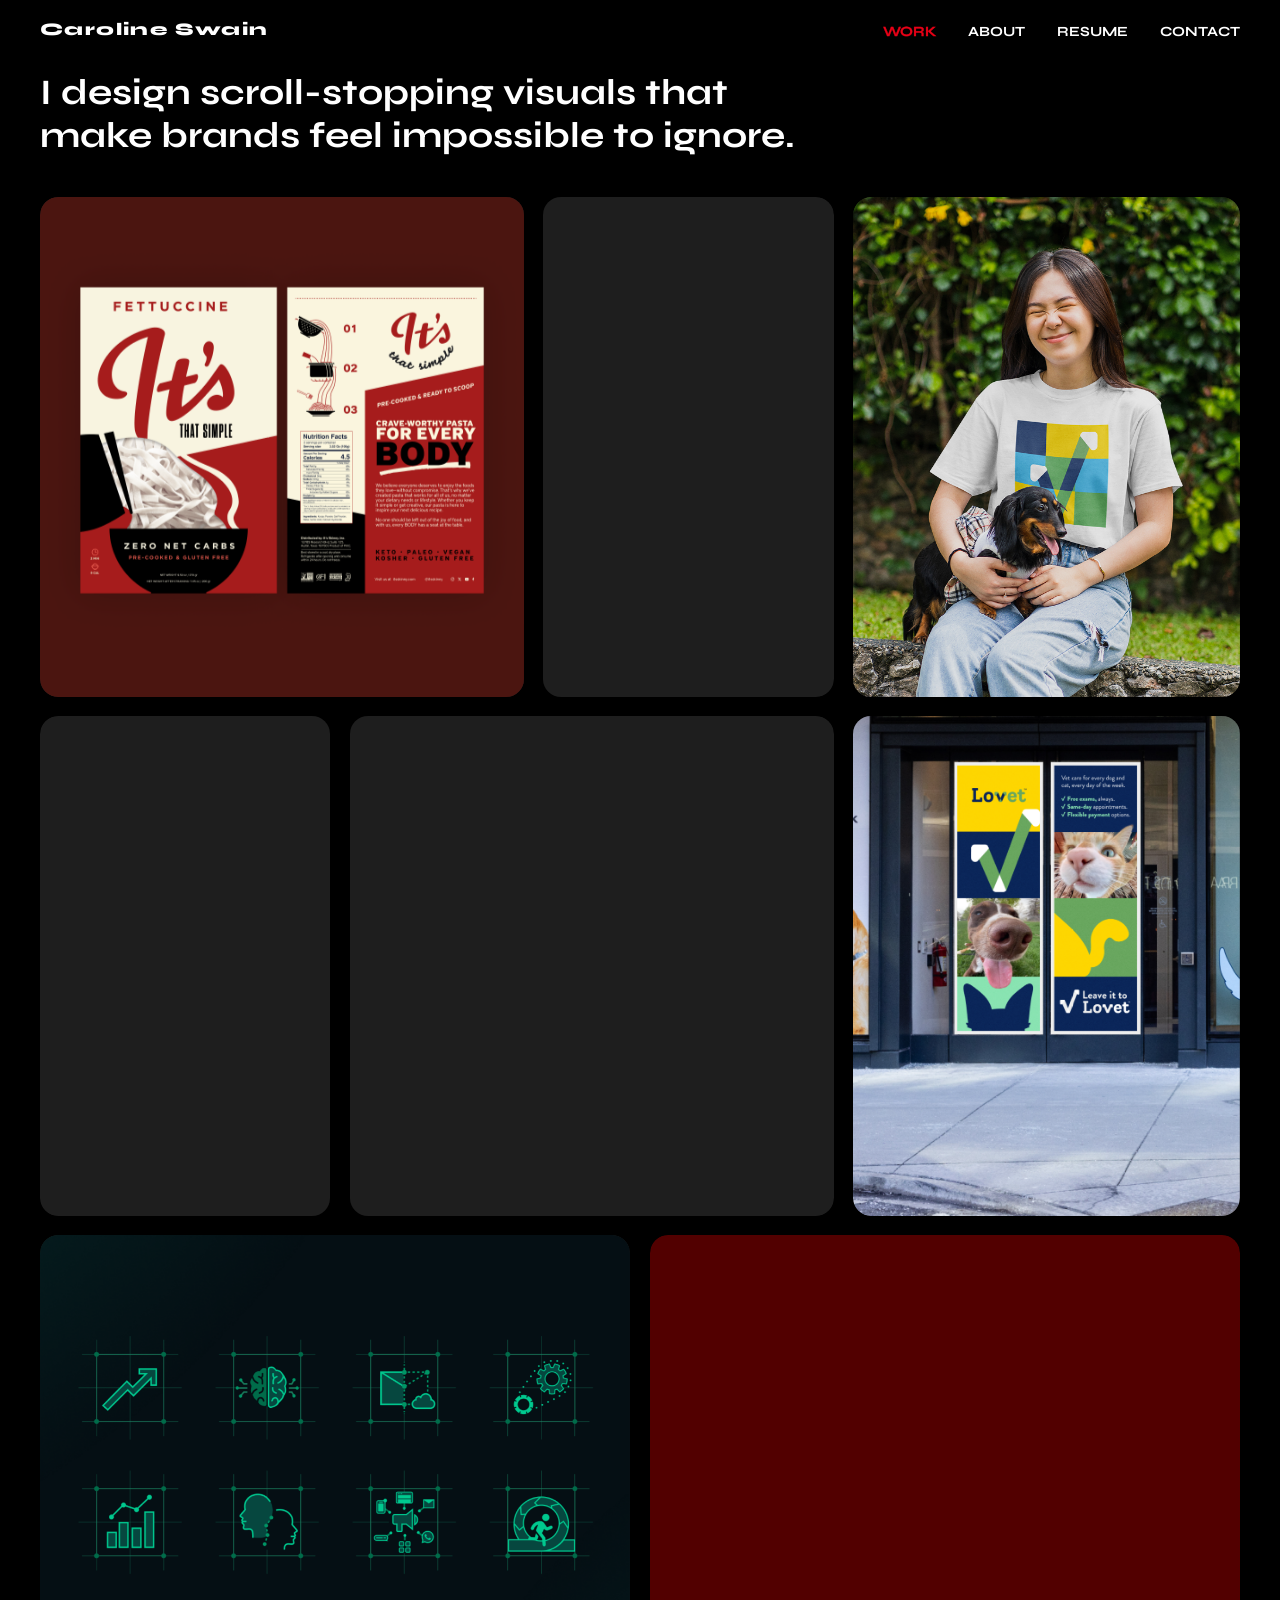
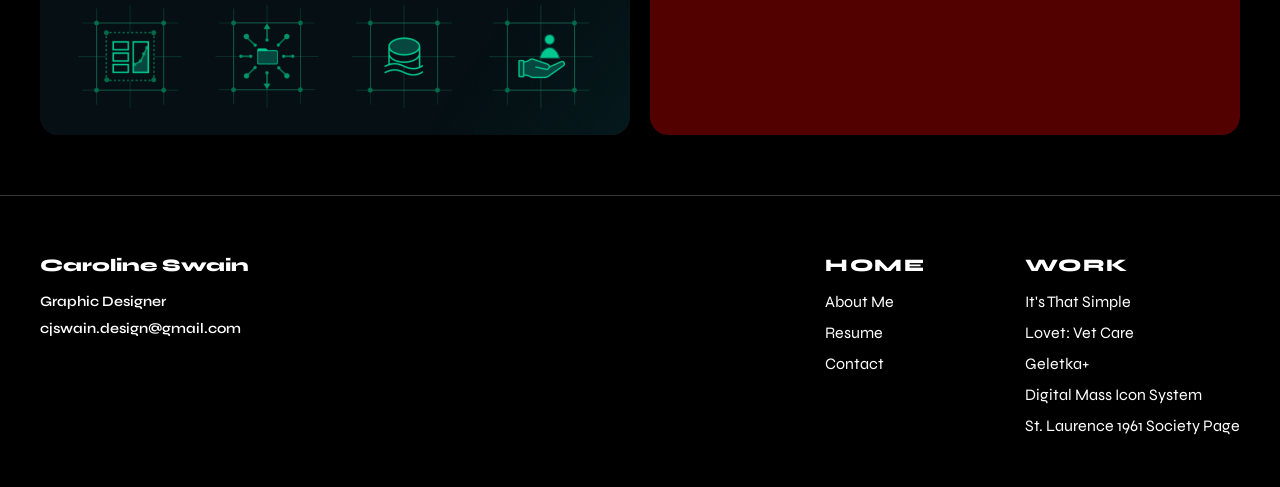
==== index.html @ ced80cca "Rename project 5: nav shows "St. Laurence 1961", full name is "St. Laurence 1961 Society Page" Co-Au" ====
<!DOCTYPE html>
<html lang="en">
<head>
    <meta charset="UTF-8">
    <meta name="viewport" content="width=device-width, initial-scale=1.0">
    <title>Caroline Swain | Portfolio</title>
    <link rel="stylesheet" href="css/styles.css">

    <link rel="preconnect" href="https://fonts.googleapis.com">
    <link rel="preconnect" href="https://fonts.gstatic.com" crossorigin>
    <link href="https://fonts.googleapis.com/css2?family=Syne:wght@400..800&display=swap" rel="stylesheet">
</head>
<body>

    <a href="index.html" class="logo logo-blend-wrap">
        <span class="logo__image">Caroline Swain</span>
    </a>

    <header class="header">
        <div class="header__content">
            <button class="nav__hamburger" aria-label="Menu">
                <span></span><span></span><span></span>
            </button>
            <nav class="nav">
                <ul class="nav__list">
                    <li class="nav__item nav__item__dropdown">
                        <a href="index.html" class="nav__link nav__link--active">WORK</a>
                        <ul class="dropdown">
                            <li><a href="project1.html"><span class="nav__num">01</span>IT'S THAT SIMPLE</a></li>
                            <li><a href="project2.html"><span class="nav__num">02</span>LOVET: VET CARE</a></li>
                            <li><a href="project3.html"><span class="nav__num">03</span>GELETKA+</a></li>
                            <li><a href="project4.html"><span class="nav__num">04</span>DIGITAL MASS</a></li>
                            <li><a href="project5.html"><span class="nav__num">05</span>ST. LAURENCE 1961</a></li>
                        </ul>
                    </li>
                    <li class="nav__item">
                        <a href="about.html" class="nav__link">ABOUT</a>
                    </li>
                    <li class="nav__item">
                        <a href="resume.html" class="nav__link">RESUME</a>
                    </li>
                    <li class="nav__item">
                        <a href="contact.html" class="nav__link">CONTACT</a>
                    </li>
                </ul>
            </nav>
        </div>
    </header>
    <script src="nav.js"></script>

    <section class ="home__container">
        <div class="intro__content">
            <h1 class="intro__title__index">I design scroll-stopping visuals that <br>
                 make brands feel impossible to ignore.</h1>
        </div>

        <div class="grid-container">
            <div class="project-pair pair-1" data-pair="1">
                <a href="project1.html" class="box" data-pair="1">
                    <img class="parallax-img" data-offset="-20" data-intensity="120" src="assets/images/indeximgs/Pasta_Bag_Design4.png" alt="Bag_Design_ITS">
                </a>
                <a href="project1.html" class="box" data-pair="1">
                    <video class="parallax-img" data-offset="-20" data-intensity="120" autoplay muted loop playsinline>
                        <source src="assets/videos/Its_That_Simple_Social_Chicken_Alfredo.mp4" type="video/mp4">
                        Your browser does not support the video tag.
                    </video>
                </a>
            </div>

            <div class="project-pair pair-2" data-pair="2">
                <a href="project2.html" class="box" data-pair="2">
                    <img class="parallax-img" data-offset="-20" data-intensity="120" src="assets/images/indeximgs/lovet_thumbnail01.png" alt="Lovet Thumbnail 01">
                </a>
                <a href="project2.html" class="box" data-pair="2">
                    <img class="parallax-img" data-offset="-20" data-intensity="120" src="assets/images/indeximgs/lovet_thumbnail02.png" alt="Lovet Thumbnail 02">
                </a>
            </div>

            <div class="project-pair pair-3" data-pair="3">
                <a href="project3.html" class="box" data-pair="3">
                    <img class="parallax-img" data-offset="-20" data-intensity="120" src="assets/images/Project3/Geletka_Mug_03.png" alt="Geletka Mug">
                </a>
                <a href="project3.html" class="box" data-pair="3">
                    <video class="parallax-img" data-offset="-20" data-intensity="120" autoplay muted loop playsinline>
                        <source src="assets/videos/MATDWT_Animation.mp4" type="video/mp4">
                        Your browser does not support the video tag.
                    </video>
                </a>
            </div>

            <div class="project-pair pair-4" data-pair="4">
                <a href="project4.html" class="box" data-pair="4">
                    <img class="parallax-img" data-offset="-20" data-intensity="120" src="assets/images/Project4/DM_Icon_System_Grid_.png" alt="Digital Mass Icon System">
                </a>
            </div>

            <div class="project-pair pair-5" data-pair="5">
                <a href="project5.html" class="box" data-pair="5" style="background-color: #520000;"></a>
            </div>
        </div>
    </section>

    <div class="footer-divider"></div>
        <footer class="footer">
        <div class="footer__grid">

        <div class="footer__brand">
        <h2 class="footer__name">Caroline Swain</h2>
        <div class="footer__brand__body">
        <p class="footer__role">Graphic Designer</p>
        <a href="mailto:cjswain.design@gmail.com" class="footer__email">
            cjswain.design@gmail.com
        </a>

        <div class="footer__socials">
        </div>
        </div>
        </div>

        <div class="footer__nav-group">
        <nav class="footer__nav">
        <h3 class="footer__heading"><a href="index.html" class="footer__heading-link">HOME</a></h3>
        <ul class="homebottompadding">
            <li><a href="about.html">About Me</a></li>
            <li><a href="resume.html">Resume</a></li>
            <li><a href="contact.html">Contact</a></li>
        </ul>
        </nav>

        <nav class="footer__nav">
        <h3 class="footer__heading headingfooterwork"><a href="index.html" class="footer__heading-link">WORK</a></h3>
        <ul>
            <li><a href="project1.html">It's That Simple</a></li>
            <li><a href="project2.html">Lovet: Vet Care</a></li>
            <li><a href="project3.html">Geletka+</a></li>
            <li><a href="project4.html">Digital Mass Icon System</a></li>
            <li><a href="project5.html">St. Laurence 1961 Society Page</a></li>
        </ul>
        </nav>
        </div>

    </footer>
<script>
  const images = document.querySelectorAll('.parallax-img');
  let rafPending = false;

  function parallax() {
    const vh = window.innerHeight;
    images.forEach(img => {
      const box = img.closest('.box');
      const rect = box.getBoundingClientRect();
      if (rect.bottom > 0 && rect.top < vh) {
        const progress = (vh - rect.top) / (vh + rect.height);
        const translateY = -30 + (progress - 0.5) * 160;
        img.style.transform = `translateY(${translateY}px)`;
      }
    });
    rafPending = false;
  }

  function onScroll() {
    if (!rafPending) {
      rafPending = true;
      requestAnimationFrame(parallax);
    }
  }

  window.addEventListener('scroll', onScroll, { passive: true });
  window.addEventListener('load', parallax);
</script>
<script src="animations.js"></script>
</body>
</html>
---- css/styles.css ----
/* Reset CSS */
*{
    margin: 0;
    padding: 0;
    box-sizing: border-box;
}
a,
a:visited {
    text-decoration: none;
    color: #ffffff;
}
p{
    color:#fff;
    font-weight:400;
}
ul{
    list-style: none;
}

body {
    background-color: #000000;
    font-family: 'Syne', sans-serif;
    padding-top: 60px;
    overflow-x: hidden;
    display: flex;
    flex-direction: column;
    min-height: 100vh;
}

.contact-panel textarea::-webkit-scrollbar {
    width: 8px;
}
.contact-panel textarea::-webkit-scrollbar-track {
    background: #111;
}
.contact-panel textarea::-webkit-scrollbar-thumb {
    background-color: #555555;
    border-radius: 8px;
    border: 2px solid #111;
}

.header {
    position: fixed;
    width: 100%;
    top: 0;
    z-index: 1000;
    background: linear-gradient(to bottom, rgba(0,0,0,0.72) 0%, rgba(0,0,0,0) 100%);
}
.header__content{
    display: flex;
    align-items: center;
    justify-content: flex-end;
    min-height:60px;
    width: 100%;
    padding: 0 40px;
}

/* Logo lives outside the header stacking context so mix-blend-mode
   composites directly against the scrolling page content */
.logo-blend-wrap {
    position: fixed;
    top: 0;
    left: 40px;
    z-index: 1001;
    height: 60px;
    display: flex;
    align-items: center;
    mix-blend-mode: difference;
    pointer-events: auto;
}
.logo{
}
.logo__image {
    font-family: 'Syne', sans-serif;
    font-weight: 800;
    font-size: 1.1rem;
    color: #fff;
    letter-spacing: 0.08em;
    line-height: 1;
    display: block;
    transition: color 0.2s ease;
}
.logo-blend-wrap:hover .logo__image {
    color: #E90017;
}
.nav{
}
.nav__link{
    color: #fff;
    font-size: 15px;
    font-weight: 700;
}
.nav__list{
    display:flex;
    column-gap: 3rem;
}
.nav__item{
}
.nav__link {
    color: #ffffff;
    transition: color 0.2s ease;
    text-shadow:
        0 0 6px  rgba(0,0,0,0.5),
        0 1px 3px rgba(0,0,0,0.6);
}

.nav__link:hover,
.nav__link:focus {
    color: #E90017;
    -webkit-text-stroke: 0.3px #E90017;
    text-shadow:
        0 0 6px  rgba(0,0,0,0.5),
        0 1px 3px rgba(0,0,0,0.6);
}

.nav__link.nav__link--active:hover,
.nav__link.nav__link--active:focus {
    color: #E90017; /* light up when hovered even if active */
}


/* DROPDOWN */

.nav__item__dropdown {
    position: relative;
    padding: 8px 16px;
    margin: -8px -16px;
}

.nav__item__dropdown::after {
    content: '';
    position: absolute;
    bottom: -20px;
    left: -16px;
    right: -16px;
    height: 20px;
}

.nav__item__dropdown .nav__link:hover,
.nav__item__dropdown .nav__link:focus {
    color: #E90017;
    -webkit-text-stroke: 0.3px #E90017;
}

.nav__link.nav__link--active {
    color: #E90017;
    -webkit-text-stroke: 0.3px #E90017;
}

/* Dropdown container */
.dropdown {
    position: absolute;
    top: calc(100% + 8px);
    left: 60%;
    background: radial-gradient(circle at 120% 40%, #0f0f0f 0%, #000000 70%);
    border-radius: 6px;
    padding: 7px 0;
    min-width: 180px;
    display: flex;
    flex-direction: column;

    opacity: 0;
    visibility: hidden;
    transform: translateX(-50%) translateY(10px);
    transition:
        opacity 0.2s ease,
        transform 0.2s ease,
        visibility 0.2s ease;

    box-shadow: none;
    z-index: 1002;
}
.dropdown::before {
    content: "";
    position: absolute;
    inset: 0;
    border-radius: 6px;
    padding: 1px;
    background: linear-gradient(to bottom left, #ffffff, #555555);
    -webkit-mask:
        linear-gradient(#fff 0 0) content-box,
        linear-gradient(#fff 0 0);
    -webkit-mask-composite: destination-out;
    mask:
        linear-gradient(#fff 0 0) content-box,
        linear-gradient(#fff 0 0);
    mask-composite: exclude;
    pointer-events: none;
    z-index: -1;
}

.nav__num {
    display: none;
}

/* Dropdown links */
.dropdown li a {
    padding: 11.5px 18px;
    font-size: 14px;
    font-weight: 700;
    color: #ffffff;
    display: block;
    white-space: nowrap;
    transition: color 0.2s ease, background 0.2s ease;
}
.dropdown li a.nav__link--current,
.footer__nav a.nav__link--current {
    color: #E90017;
}
.dropdown li a.nav__link--current .nav__num {
    color: #E90017;
}
.nav__item__dropdown.dropdown-open .dropdown {
    opacity: 1;
    visibility: visible;
    transform: translateX(-50%) translateY(0);
}
/* Hover state */
.dropdown li a:hover {
    color: #E90017;
}
.dropdown li a:hover .nav__num {
    color: #E90017;
}

.dropdown li:not(:last-child) {
    border-bottom: 1px solid rgba(255,255,255,0.13);
}
/* Show dropdown on hover */
.nav__item__dropdown:hover .dropdown {
    opacity: 1;
    visibility: visible;
    transform: translateX(-50%) translateY(0);
}

/* END OF DROPDOWN */

/* HAMBURGER */
.nav__hamburger {
    display: none;
    flex-direction: column;
    gap: 5px;
    width: 22px;
    background: none;
    border: none;
    cursor: pointer;
    padding: 0;
    flex-shrink: 0;
    filter: drop-shadow(0 1px 4px rgba(0,0,0,0.7));
}
.nav__hamburger span {
    display: block;
    width: 100%;
    height: 2px;
    background-color: #fff;
    border-radius: 2px;
    transition: transform 0.25s ease, opacity 0.2s ease;
    text-shadow: none;
}
.nav__hamburger--open span:nth-child(1) {
    transform: translateY(7px) rotate(45deg);
}
.nav__hamburger--open span:nth-child(2) {
    opacity: 0;
}
.nav__hamburger--open span:nth-child(3) {
    transform: translateY(-7px) rotate(-45deg);
}
/* END HAMBURGER */

.home__container{
    margin-top: calc(-0.5rem + 3px);
}   
.intro__content{
    padding-top: 1rem;
    padding-left: 40px;
}
.about__container{

}  
.intro__content__about{
    display: flex;
    flex-direction: column;
    align-items: flex-start;
}
.intro_eyebrow__about{
    color: #fff;
    font-size: clamp(1.5rem, 1.8vw, 6rem);
    font-weight: 700;
}
.intro__title__about{
    color: #E90017;
    font-size: clamp(3rem, 3vw + 1.2rem, 4.5rem);
    font-weight: 700;
    white-space: nowrap;
}
.intro__title__index{
    color: #fff;
    font-size: clamp(1.5rem, 2.8vw, 9.5rem);
    font-weight: 700;
}
.intro__content__about p {
    margin-bottom: 1.5rem;
    font-weight: 400;
    font-size: clamp(1rem, 0.8vw + 0.85rem, 1.2rem);
    max-width: 60ch;
    line-height: 1.51;
    color:#ebebeb;
}
.intro__paragraphs__about{
    margin-top: 0.5rem;
    padding-bottom: 1.5rem;
}
.intro__paragraphs__about a{
    text-decoration: underline;
}
.intro__paragraphs__about a:hover{
    color: #E90017;
    transition: color 0.2s ease;
}
.grid-container-about {
    display: grid;
    grid-template-columns: repeat(12, 1fr);
    gap: 1.2rem;
    margin-top: 0px;
    margin-bottom: 3.7rem;
    width: 100%;
    padding: 0 40px;
    grid-auto-rows: minmax(200px, auto);
}

/* PROJECT PAGE */
.intro__group{
    width: 100%;
    max-width: calc(41.667% - 0.583rem);
}
.intro__project__title{
    color: #E90017;
    font-size: clamp(2.25rem, 2.5vw + 1rem, 3.5rem);
    font-weight: 700;
    line-height: 1.1;
    padding-bottom: 1rem;
}

.intro__project__paragraphs{
    color:#ebebeb;
    font-size: clamp(1.25rem, 1.1vw + 1rem, 1.45rem);
    line-height: 1.45;
    border-top: 1px solid rgba(255,255,255,0.20);
    padding-top: 1.5rem;
    width: 100%;
}
.intro__project__para1{
    color:#ebebeb;
}
/* Project challenge */
.challenge__group{
}
.challenge__header__group{
    padding-bottom: 1.5rem;
}
.challenge__title{
    color:#fff;
    font-size: clamp(2.5rem, 2vw + 1rem, 3rem);
}
.challenge__subtitle{
    color:#ebebeb;
    font-size: clamp(1.25rem, 1.1vw + 1rem, 1.45rem);

}
.challenge__description{
    color:#ebebeb;
    line-height: 1.3;
    font-size: clamp(1rem, 1vw + 1rem, 1.2rem);
}
/* Project solution */
.solution__group{

}
.solution__header__group{
    padding-bottom: 1.5rem;
}
.solution__title{
    color:#fff;
    font-size: clamp(2.5rem, 2vw + 1rem, 3rem);
}
.solution__subtitle{
    color:#ebebeb;
    font-size: clamp(1.25rem, 1.1vw + 1rem, 1.45rem);
}
.solution__description{
    color:#ebebeb;
    line-height: 1.3;
    font-size: clamp(1rem, 1vw + 1rem, 1.2rem);
}
/* Project meta (Team / My role) */
.intro__project__para1 {
    margin-bottom: 0;
}
.intro__project__meta {
    padding-top: 1.75rem;
    text-align: left;
}
.intro__project__meta__line {
    font-family: 'DM Sans', sans-serif;
    font-weight: 400;
    color: rgba(255,255,255,0.48);
    font-size: clamp(0.875rem, 0.6vw + 0.75rem, 1rem);
    line-height: 1.35;
    margin-bottom: clamp(0.9rem, 0.5vw + 0.75rem, 1.25rem);
}
.intro__project__meta__line:last-child {
    margin-bottom: 0;
}
.meta-label {
    font-weight: 400;
    color: rgba(255,255,255,0.48);
}
/* Project grid */
.project3-raven-wrap {
    position: absolute;
    top: clamp(30px, calc(526px - 32.9vw), 270px);
    right: -20px;
    width: 52%;
    pointer-events: none;
    user-select: none;
    z-index: 0;
    animation: hand-float-y 6s ease-in-out infinite;
}

.project3-raven-bg {
    width: 100%;
    filter: brightness(0) invert(1) sepia(1) saturate(4) hue-rotate(195deg);
    opacity: 0.10;
    animation: raven-float-x 9s ease-in-out infinite;
}

@keyframes raven-float-x {
    0%   { transform: rotate(-10deg) translateX(0px); }
    50%  { transform: rotate(-9deg) translateX(8px); }
    100% { transform: rotate(-10deg) translateX(0px); }
}

.project2-pets-container {
    position: absolute;
    top: 0;
    left: 0;
    right: 0;
    bottom: 0;
    opacity: 0.20;
    pointer-events: none;
    z-index: 0;
}

.project2-pet-wrap {
    position: absolute;
    pointer-events: none;
    user-select: none;
}

.project2-pet-wrap--dog {
    top: clamp(60px, calc(530px - 32vw), 180px);
    right: 6%;
    width: 38%;
    animation: hand-float-y 7s ease-in-out infinite;
}
.project2-pet-wrap--dog::after {
    content: '';
    position: absolute;
    bottom: 0;
    left: 0;
    right: 0;
    height: 45%;
    background: linear-gradient(to bottom, transparent, rgba(0,0,0,0.55));
    pointer-events: none;
}

.project2-pet-wrap--cat {
    top: clamp(72px, calc(500px - 30vw), 195px);
    right: -2%;
    width: 52%;
    animation: hand-float-y 9s ease-in-out infinite;
    animation-delay: -3.5s;
}

.project2-pet-img {
    width: 100%;
    animation: pet-float-x 11s ease-in-out infinite;
    -webkit-mask-image: linear-gradient(to bottom, black 55%, transparent 82%);
    mask-image: linear-gradient(to bottom, black 55%, transparent 82%);
}

.project2-pet-img--dog {
    filter: hue-rotate(172deg) saturate(0.65) brightness(0.48);
}

.project2-pet-img--cat {
    filter: hue-rotate(175deg) saturate(0.7) brightness(0.62);
    animation-duration: 8s;
    animation-delay: -5s;
}

@keyframes pet-float-x {
    0%   { transform: translateX(0px); }
    50%  { transform: translateX(8px); }
    100% { transform: translateX(0px); }
}

.project1-hands-container {
    position: absolute;
    top: 0;
    left: 0;
    right: 0;
    bottom: 0;
    opacity: 0.29;
    pointer-events: none;
    z-index: 0;
}

.project1-hand-wrap {
    position: absolute;
    top: clamp(-90px, calc(358px - 28vw), 50px);
    right: 5%;
    width: 68%;
    pointer-events: none;
    user-select: none;
    animation: hand-float-y 6s ease-in-out infinite;
    opacity: 0.7;
}

.project1-hand-bg {
    width: 100%;
    transform: rotate(-20deg);
    transform-origin: center top;
    -webkit-mask-image: linear-gradient(to bottom, black 70%, transparent 92%);
    mask-image: linear-gradient(to bottom, black 70%, transparent 92%);
    animation: hand-float-x 9s ease-in-out infinite;
}

.project1-hand-wrap--green {
    top: clamp(-30px, calc(370px - 26vw), 90px);
    right: -9%;
    animation-delay: -3s;
    opacity: 0.7;
}

.project1-hand-bg--green {
    animation-name: hand-float-x-green;
    animation-delay: -4.5s;
}

@keyframes hand-float-y {
    0%   { transform: translateY(0px); }
    50%  { transform: translateY(-18px); }
    100% { transform: translateY(0px); }
}

@keyframes hand-float-x {
    0%   { transform: rotate(-20deg) translateX(0px); }
    50%  { transform: rotate(-18.5deg) translateX(8px); }
    100% { transform: rotate(-20deg) translateX(0px); }
}

@keyframes hand-float-x-green {
    0%   { transform: rotate(-20deg) scaleX(-1) translateX(0px); }
    50%  { transform: rotate(-18.5deg) scaleX(-1) translateX(-8px); }
    100% { transform: rotate(-20deg) scaleX(-1) translateX(0px); }
}

.grid-container-project {
    display: grid;
    grid-template-columns: repeat(12, 1fr);
    gap: 1.2rem;
    margin-top: 20px;
    margin-bottom: 0;
    width: 100%;
    position: relative;
    padding: 0 40px;
    grid-auto-rows: auto;
}
.box.box-project-1 {
    grid-column: 1 / span 12;
    grid-row: 1 / span 1;

    display: flex;
    flex-direction: column;
    justify-content: flex-start;
    align-items: flex-start;
    text-align: left;
    padding: 1rem 0 3.2rem 0;
    background: transparent;
    border-radius: 0;
    overflow: visible;
    min-height: 0;
    z-index: 0;
}
.box.box-project-1::before{
    display: none;
}

.box.box-project-2 {
    grid-column: 1 / span 5;
    grid-row: 2 / span 3;
    min-height: 720px;
}
.box.box-project-3 {
    grid-column: 6 / span 3;
    grid-row: 2 / span 3;
    min-height: 720px;
}
.box.box-project-4 {
    grid-column: 9 / span 4;
    grid-row: 2 / span 6;
    min-height: 720px;
}
.box.box-project-5 {
    grid-column: 1 / span 3;
    grid-row: 5 / span 3;
    min-height: 720px;
}
.box.box-project-6 {
    grid-column: 4 / span 5;
    grid-row: 5 / span 3;
    min-height: 720px;
}
.box-project-7 {
    grid-column: 1 / span 6;
    grid-row: 8 / span 1;
    color: #000;
    background-color: #000 !important;
    padding-top: 2rem;
    padding-bottom: 3.5rem;
    padding-right: 5.5rem;
    min-height: 0 !important;
}
.box-project-8 {
    grid-column: 7 / span 6;
    grid-row: 8 / span 1;
    color: #000;
    background-color: #000 !important;
    padding-top: 2rem;
    padding-bottom: 3.5rem;
    padding-right: 2rem;
    min-height: 0 !important;
}
/* END OF PROJECT PAGE */

.grid-container {
    display: grid;
    grid-template-columns: repeat(12, 1fr);
    grid-template-rows: auto auto auto;
    gap: 1.2rem;
    margin-top: 40px;
    margin-bottom: 3.7rem;
    width: 100%;
    padding: 0 40px;
}

/* Project pair wrappers — each project gets a connecting red outline */
.project-pair {
    display: grid;
    gap: 1.2rem;
    border-radius: 18px;
    overflow: hidden;
    box-shadow: 0 0 0 2px transparent;
    transition: box-shadow 0.3s ease;
    position: relative;
}
.project-pair.pair-active { box-shadow: 0 0 0 2px #E90017; }
.project-pair .box { min-height: 0; }
.project-pair .box-hover-label { z-index: 11; }
.project-pair.pair-active .box-hover-label {
    opacity: 1;
    transform: translate(-50%, -50%) scale(1.07);
}
.project-pair.pair-active .box-hover-arrow {
    opacity: 1;
    transform: translateX(0) rotate(-45deg);
}

/* P1 — top-left, side by side (5:3 ratio mirrors original) */
.pair-1 {
    grid-column: 1 / span 8;
    grid-row: 1;
    grid-template-columns: 5fr 3fr;
    min-height: 500px;
}

/* P2 — right column, stacked vertically, spans both rows */
.pair-2 {
    grid-column: 9 / span 4;
    grid-row: 1 / span 2;
    grid-template-rows: 1fr 1fr;
}

/* P3 — bottom-left, side by side (3:5 ratio mirrors original) */
.pair-3 {
    grid-column: 1 / span 8;
    grid-row: 2;
    grid-template-columns: 3fr 5fr;
    min-height: 500px;
}

/* P4 — left half of row 3, single box */
.pair-4 {
    grid-column: 1 / span 6;
    grid-row: 3;
    min-height: 500px;
}

/* P5 — right half of row 3, single box */
.pair-5 {
    grid-column: 7 / span 6;
    grid-row: 3;
    min-height: 500px;
}

/* Pair active: dim + label on all boxes in the pair */
a.box.pair-active::before { opacity: 1; }
a.box.pair-active .box-hover-label {
    opacity: 1;
    transform: translate(-50%, -50%) scale(1.07);
}
a.box.pair-active .box-hover-arrow {
    opacity: 1;
    transform: translateX(0) rotate(-45deg);
}

.box {
    background-color: #1E1E1E;
    min-height: 400px;
    border-radius: 18px;
    transition: all 0.4s ease;
    overflow: hidden;
    position: relative;
    display: block;
}
a.box {
    cursor: pointer;
}
a.box::before {
    content: '';
    position: absolute;
    inset: 0;
    background: rgba(0, 0, 0, 0.65);
    opacity: 0;
    transition: opacity 0.3s ease;
    z-index: 2;
    border-radius: inherit;
}
.box-hover-label {
    position: absolute;
    top: 50%;
    left: 50%;
    transform: translate(-50%, -50%) scale(1);
    display: block;
    color: #fff;
    font-family: 'Syne', sans-serif;
    font-size: 1.875rem;
    font-weight: 700;
    line-height: 1.2;
    letter-spacing: 0.02em;
    opacity: 0;
    transition: opacity 0.3s ease, transform 0.3s ease;
    z-index: 3;
    pointer-events: none;
    white-space: nowrap;
    text-align: left;
}
.box-hover-arrow {
    display: inline-block;
    width: 14px;
    height: 14px;
    border-right: 2.5px solid #fff;
    border-bottom: 2.5px solid #fff;
    transform: translateX(-8px) rotate(-45deg);
    opacity: 0;
    vertical-align: middle;
    margin-left: 6px;
    margin-bottom: 3px;
    transition: opacity 0.25s ease, transform 0.25s ease;
}
a.box:hover .box-hover-arrow {
    opacity: 1;
    transform: translateX(0) rotate(-45deg);
}
a.box:hover::before,
a.box:hover .box-hover-label {
    opacity: 1;
}
a.box:hover .box-hover-label {
    transform: translate(-50%, -50%) scale(1.07);
}
.box img {
    width: 100%;
    object-fit: cover;
    object-position: center;
    border-radius: 0;
    display: block;
    overflow: hidden;
}

.parallax-img {
    width: 100%;
    height: 120%;
    object-fit: cover;
    transform: translateY(0);
    will-change: transform;
    top: 0;
    left: 0;
    position: absolute;
}
video.parallax-img:fullscreen,
video.parallax-img:-webkit-full-screen {
    position: static;
    width: 100%;
    height: 100%;
    object-fit: contain;
    transform: none;
}


.box-about-1{
    grid-column: 1 / span 6;
    grid-row: 1 / span 1;
    color: #000;
    background-color: #000 !important;
    padding-left: 3rem;
    padding-right: 4rem;
    display: flex;
    align-items: center;
}
.box-about-2{
    grid-column: 7 / span 6;
    grid-row: 1 / span 1;
    min-height: 520px;
}
.box-about-3{
    grid-column: 1 / span 4;
    grid-row: 2 / span 3;
}
.box-about-4{
    grid-column: 5 / span 8;
    grid-row: 2 / span 3;
}

.resume-download a:hover,
.resume-download a:focus {
  color: #E90017;
}
.resume-download {
    color:#ebebeb;
}
.resume-download a {
    color: #ffffff;
    transition: color 0.2s ease;
    font-size: clamp(1.25rem, 1.1vw + 1rem, 1.45rem);
    text-decoration: underline;
    white-space: nowrap;
}
h1 {
    margin-top: 0px;
    margin-bottom: 0px;
}
.resume-layout-grid {
    display: flex;
    flex-direction: column;
    align-items: center;
    gap: 1.5rem;
    padding: 0px 40px 4rem;
    margin-top: clamp(0px, calc(2.5vw - 30px), 0.6rem);
}
.resume-left {
    text-align: center;
    width: 100%;
    max-width: 860px;
}
.resume-right {
    overflow: hidden;
    width: 100%;
    max-width: 860px;
}
.resume-title {
    color: #E90017;
    font-size: clamp(3rem, 3vw + 1.2rem, 4.5rem);
    /* font-size: clamp(3rem, 3vw + 1.2rem, 12.5rem); */
    /* font-size: clamp(3rem, 4.2vw, 12.5rem); */
    /* font-size: clamp(3rem, 1.5vw + 2.5rem, 12.5rem); */
    font-weight: 700;
}
.resume-embed {
    background: #1E1E1E;
    border-radius: 16px;
    overflow: hidden;
}

.resume-right img {
    width: 100%;
    height: auto;
    display: block;
}

/* CONTACT PAGE LAYOUT */

.contact-grid-container {
    display: flex;
    flex-direction: column;
    align-items: center;
    max-width: 800px;
    margin: clamp(0px, calc(2.5vw - 30px), 0.6rem) auto 0;
    padding: 0px 40px 90px;
    gap: 2rem;
    flex: 1;
    width: 100%;
}
.contact-title {
    color: #E90017;
    font-size: clamp(3rem, 3vw + 1.2rem, 4.5rem);
    font-weight: 700;
}
.contact-subtitle {
    color:#ebebeb;
    font-size: clamp(1.25rem, 1.1vw + 1rem, 1.45rem);
}
.contact-left {
    width: 100%;
    text-align: center;
}
.contact-right {
    width: 100%;
    flex: 1;
    display: flex;
    flex-direction: column;
}
.contact-panel {
    position: relative;
    min-width: 300px;  
    border-radius: 28px;
    padding: 36px 85px;
    background: radial-gradient(circle at 120% 40%, #0f0f0f 0%, #000000 70%);
    overflow: hidden;
    z-index: 0;
}
.contact-panel::before {
    content: "";
    position: absolute;
    inset: 0;
    border-radius: 28px;
    padding: 1px;
    background: linear-gradient(to bottom left, #ffffff, #555555);
    -webkit-mask:
    linear-gradient(#fff 0 0) content-box, 
    linear-gradient(#fff 0 0);
    -webkit-mask-composite: destination-out;
    mask-composite: exclude;
    pointer-events: none;
    z-index: -1;
}
/* FORM */

.contact-row {
    display: flex;
    gap: 4.3rem;
    margin-bottom: 2.5rem;
}
.field label {
    font-size: 0.9rem;
    color: #fff;
    margin-bottom: 0.4rem;
    display: block;
    font-weight: 600;
}
.field {
  width: 100%;
}
.field input {
    background: transparent;
    border: none;
    border-bottom: 1px solid #8f8f8f;
    padding: 8px 0;
    color: rgb(173, 173, 173);
    width: 100%;
}
.field input:focus {
    outline: none;
    border-bottom-color: #E90017;
}
.field textarea {
    width: 100%;
    height: 207px;
    background: #161616;
    border: none;
    border-radius: 15px;
    padding: 12px;
    color: white;
    resize: none;
    margin-top: 0.5rem;
}
.field textarea:focus {
    outline: none;
    box-shadow: 0 0 0 1px #E90017;
}
.field input,
.field textarea {
    font-family: 'Syne', sans-serif;
    font-size: 1rem;
    font-weight: 400;
}
/* BUTTON */

.contact-btn {
    display: block;
    margin: 30px auto 0;
    background: #E90017;
    border: 2px solid #E90017;
    padding: 11px 42px;
    border-radius: 999px;
    font-family: 'Syne', sans-serif;
    font-size: 1.1rem;
    font-weight: 700;
    color: #fff;
    cursor: pointer;
    transition: background 0.2s ease, color 0.2s ease, transform 0.25s cubic-bezier(0.34, 1.56, 0.64, 1);
}
.contact-btn:hover {
    background: #000;
    color: #fff;
    transform: scale(1.09);
}
.contact-btn:active {
    background: #233a46;
    transform: scale(0.98);
}
.contact-btn--outline {
    background: #000;
}
.contact-btn--outline:hover {
    background: #E90017;
    color: #fff;
}
a.contact-btn {
    display: inline-block;
    text-decoration: none;
    color: inherit;
}
.resume-download-btn {
    margin: 4px 0 0;
    background: transparent;
    border: 2px solid #E90017;
    color: #fff !important;
    padding: 11px 42px;
    font-size: 1.2rem;
}
.resume-download-btn:hover {
    background: #E90017;
    color: #fff;
}
.resume-download-btn:active {
    background: #c40013;
    border-color: #c40013;
    color: #fff;
}

@media (max-width: 1380px) {
    .box-about-1 {
        padding-left: 0;
        padding-right: 25%;
    }
}


@media (max-width: 1100px) {
    .project3-raven-wrap,
    .project1-hands-container,
    .project2-pets-container {
        display: none;
    }
        .grid-container { grid-template-columns: 1fr; grid-template-rows: auto; gap: 1rem; margin-bottom: 40px; }
        .pair-1, .pair-2, .pair-3, .pair-4, .pair-5 { grid-column: 1; grid-row: auto; grid-template-rows: auto; min-height: 0; border-radius: 14px; }
        .box-hover-label { font-size: 1.4rem; max-width: 80%; white-space: normal; }
        .box-hover-arrow { width: 10px; height: 10px; border-right-width: 2px; border-bottom-width: 2px; margin-left: 5px; }
        .pair-2 { grid-template-columns: 1fr 1fr; }
        .pair-1 .box, .pair-2 .box, .pair-3 .box, .pair-4 .box, .pair-5 .box { min-height: 300px; }
        .grid-container-about{
        grid-template-columns: repeat(6, 1fr);
        gap: 1.25rem;
        margin-bottom: 40px;
        }
        .grid-container-project{
        grid-template-columns: repeat(6, 1fr);
        gap: 0.75rem;
        margin-bottom: 40px;
        }
        .intro__group {
        max-width: calc(66.667% - 0.25rem);
        }
        .nav__list{
        column-gap:3rem;
        }
        .box{
            min-height: 500px;
            border-radius: 14px;
        }

        .box-about-1{
        grid-column: 1 / span 6;
        grid-row: 1 / span 1;
        color: #000;
        background-color: #000;
        padding-left: 0;
        padding-right: 15%;
        min-height: 0;
        align-items: flex-start;
        }
        .intro__content__about {
            padding-top: clamp(1rem, 4vw - 1.5rem, 2.5rem);
        }
        .box-about-2{
        grid-column: 1 / span 6;
        grid-row: 2 / span 3;
        }
        .box-about-3{
        grid-column: 1 / span 6;
        grid-row: 5 / span 3
        }
        .box-about-4{
        grid-column: 1 / span 6;
        grid-row: 8 / span 3;
        }
        .intro__content__about p {
        font-size: clamp(1.1rem, 1vw + 0.85rem, 1.3rem);
        }

        .box.box-project-1{
        grid-column: 1 / span 6;
        grid-row: 1 / span 1;
        }
        .box.box-project-2{
        grid-column: 1 / span 4;
        grid-row: 2 / span 3;
        }
        .box.box-project-3{
        grid-column: 5 / span 2;
        grid-row: 2 / span 3;
        }
        .box.box-project-4{
        grid-column: 1 / span 2;
        grid-row: 5 / span 3;
        }
        .box.box-project-5{
        grid-column: 3 / span 4;
        grid-row: 5 / span 3;
        }
        .box.box-project-6{
        grid-column: 1 / span 6;
        grid-row: 8 / span 3;
        }
        .box-project-7{
        grid-column: 1 / span 3;
        grid-row: 11 / span 1;
        padding-right: 2.5rem;
        min-height: 0;
        }
        .box-project-8{
        grid-column: 4 / span 3;
        grid-row: 11 / span 1;
        min-height: 0;
        }
}

@media (max-width: 1280px) {
    .nav__list {
        column-gap: 2rem;
    }
    .nav__link {
        font-size: 14px;
    }
}

@media (max-width: 1000px) {
    .nav__list {
        column-gap: 1.5rem;
    }
    .nav__link {
        font-size: 13px;
    }
}

@media (max-width: 870px) {
    .grid-container {
    gap: 1.2rem;
        margin-top: 20px;
    margin-bottom: 40px;
    }
    .grid-container-about{
    grid-template-columns: repeat(6, 1fr);
    gap: 1.25rem;
    margin-bottom: 40px;
    }
    .grid-container-project{
    grid-template-columns: repeat(6, 1fr);
    gap: 0.75rem;
    margin-bottom: 40px;
    }
    .box-project-7, .box-project-8 {
        min-height: 0;
    }
      .intro__content{
    padding-top: 1rem;
    padding-left: 40px;
    }
    .box{
        min-height: 420px;
        border-radius: 12px;
    }
    .pair-1, .pair-2, .pair-3, .pair-4, .pair-5 { border-radius: 12px; }
    .header__content{
    padding: 0 24px;
    }
    .nav__list{
    column-gap: 1.25rem;
    }
    .nav__link {
    font-size: 13px;
    }
    .home__container{
    margin-top: .2rem;
    }
    .box-about-1{
    grid-column: 1 / span 6;
    grid-row: 1 / span 1;
    min-height: 0;
    align-items: flex-start;
    padding-left: 0;
    padding-right: 0;
    }
    .box-about-2{
    grid-column: 1 / span 6;
    grid-row: 2 / span 3;
    }
    .box-about-3{
    grid-column: 1 / span 6;
    grid-row: 5 / span 3
    }
    .box-about-4{
    grid-column: 1 / span 6;
    grid-row: 8 / span 3;
    }
    .intro__project__paragraphs{
    color:#ebebeb;
    font-size: clamp(1.1rem, 1.3vw + .6rem, 1rem);
    line-height: 1.5;
    }
    .challenge__description, .solution__description{
    color:#ebebeb;
    line-height: 1.4;
    font-size: clamp(1.1rem, 1.3vw + .6rem, 1rem);
    }
    .challenge__header__group, .solution__header__group{
    padding-bottom: 1rem;
    }
}


@media (max-width: 680px) {
    .grid-container {
    grid-template-columns: 1fr;
    gap: 0.9rem;
    margin-top: 10px;
    margin-bottom: 40px;
    padding: 0 16px;
    }
    .pair-1, .pair-2, .pair-3, .pair-4, .pair-5 {
    grid-template-columns: 1fr;
    grid-template-rows: auto;
    min-height: 0;
    }
    .pair-1 .box, .pair-2 .box, .pair-3 .box, .pair-4 .box, .pair-5 .box { min-height: 340px; }
    .pair-1, .pair-2, .pair-3, .pair-4, .pair-5 { border-radius: 12px; }
    .box-hover-label { font-size: 1.1rem; max-width: 80%; white-space: normal; }
    .box-hover-arrow { width: 8px; height: 8px; border-right-width: 1.5px; border-bottom-width: 1.5px; margin-left: 4px; }
    .footer__heading-link { pointer-events: none; cursor: default; }
    .grid-container-about{
    grid-template-columns: repeat(6, 1fr);
    gap: 1.22rem;
    margin-top: 10px;
    margin-bottom: 40px;
    padding: 0 16px;
    }
    .grid-container-project{
    grid-template-columns: repeat(6, 1fr);
    grid-auto-rows: auto;
    gap: 1.22rem;
    margin-top: 10px;
    margin-bottom: 40px;
    padding: 0 16px;
    }
    .box.box-project-2, .box.box-project-3, .box.box-project-4,
    .box.box-project-5, .box.box-project-6 {
        min-height: 460px;
    }
    .contact-panel {
    position: relative;
    min-width: 300px;
    border-radius: 12px;
    padding: 30px 35px;
    background: radial-gradient(circle at 120% 40%, #0f0f0f 0%, #000000 70%);
    overflow: hidden;
    z-index: 0;
    }
    .contact-panel::before {
    border-radius: 12px;
    }
    .intro__content__about p {
        margin-bottom: 1rem;
        font-size: clamp(1rem, 1.2vw + .6rem, 1rem);
        line-height: 1.46;
    }
    .intro__project__title{
        font-size: clamp(2rem, 3vw + 1rem, 4rem);
        padding-bottom: .8rem;
    }
    .resume-title {
        font-size: clamp(2.5rem, 3vw + 1rem, 4rem);
    }
    .resume-download a {
        font-size: clamp(1rem, 1vw + .5rem, 1.3rem);
    }
    .contact-title {
        font-size: clamp(2.5rem, 3vw + 1rem, 4rem);
        font-weight: 700;
    }
    .contact-subtitle {
        color:#ebebeb;
        font-size: clamp(1rem, 1vw + .5rem, 1.3rem);
    }
    .intro_eyebrow__about{
        font-size: clamp(1.45rem, 1.8vw, 6rem);
        font-weight: 700;
    }
    .intro__title__about{
        font-size: clamp(2.5rem, 3vw + 1rem, 4rem);
        font-weight: 700;
    }
    .contact-row {
        display: flex;
        gap: 2rem;
        margin-bottom: 2rem;
    }
    .intro__content{
        padding-top: 1rem;
        padding-left: 16px;
        padding-right: 16px;
    }
    .home__container {
        margin-top: 10px;
    }
        .intro__title__index{
            font-size: clamp(1rem, 4.2vw, 1.5rem);
            line-height: 1.4;
        }
        .resume-right {
            border-radius: 0;
        }
        .nav__list{
        column-gap:2rem;
        }

        .box{
            min-height: 355px;
            border-radius: 12px;
        }
        .box-1{
            grid-column: 1 / span 6; 
            grid-row: 1 / span 1;
        }
        .box-2{
            grid-column: 1 / span 6; 
            grid-row: 2 / span 1;
        }
        .box-3{
            grid-column: 1 / span 6; 
            grid-row: 3 / span 1;
        }
        .box-4{
            grid-column: 1 / span 6; 
            grid-row: 4 / span 1;
        }
        .box-5{
            grid-column: 1 / span 6; 
            grid-row: 5 / span 1;
        }
        .box-6{
            grid-column: 1 / span 6; 
            grid-row: 6 / span 1;
        }
        .box-about-1{
        grid-column: 1 / span 6;
        grid-row: 1 / span 1;
        min-height: 0;
        align-items: flex-start;
        padding-left: 0;
        padding-right: 0;
        padding-top: 1rem;
        }
        .intro__content__about {
            padding-top: 0;
        }
        .box-about-2{
        grid-column: 1 / span 6;
        grid-row: 2 / span 2;
        }
        .box-about-3{
        grid-column: 1 / span 6;
        grid-row: 4 / span 2;
        }
        .box-about-4{
        grid-column: 1 / span 6;
        grid-row: 6 / span 2;
        }
        .intro__project__paragraphs{
            color:#ebebeb;
            font-size: clamp(1rem, 1.2vw + .6rem, 1rem);
            line-height: 1.35;
        }
        .intro__project__meta {
            padding-top: 1.25rem;
        }
        .challenge__description, .solution__description{
        color:#ebebeb;
        line-height: 1.35;
        font-size: clamp(1rem, 1.2vw + .6rem, 1rem);
        }
        .box.box-project-1{
        grid-column: 1 / span 6;
        grid-row: 1 / span 1;
        border-radius: 0;
        background: transparent;
        min-height: 0;
        display: flex;
        flex-direction: column;
        align-items: flex-start;
        text-align: left;
        padding: 1rem 0 2.25rem 0;
        }
        .intro__group {
        max-width: 100%;
        }
        .box.box-project-1::before{
        display: none;
        }
        .box.box-project-2{
        grid-column: 1 / span 6;
        grid-row: 2 / span 1;
        }
        .box.box-project-3{
        grid-column: 1 / span 6;
        grid-row: 3 / span 1;
        }
        .box.box-project-4{
        grid-column: 1 / span 6;
        grid-row: 4 / span 1;
        }
        .box.box-project-5{
        grid-column: 1 / span 6;
        grid-row: 5 / span 1;
        }
        .box.box-project-6{
        grid-column: 1 / span 6;
        grid-row: 6 / span 1;
        }
        .box-project-7{
        min-height: 0;
        grid-column: 1 / span 6;
        grid-row: 7 / span 1;
        padding: 1.5rem 1rem 1.5rem 0;
        }
        .box-project-8{
        min-height: 0;
        grid-column: 1 / span 6;
        grid-row: 8 / span 1;
        padding: 1.5rem 1rem 1.5rem 0;
        margin-top: -1rem;
        }

    .resume-layout-grid {
        padding-top: 32px;
        padding-left: 16px;
        padding-right: 16px;
    }
    .resume-download-btn {
        padding: 8px 28px;
        font-size: 1rem;
    }
    .contact-btn {
        font-size: 1.1rem;
        padding: 10px 36px;
    }
    .resume-embed {
        border-radius: 12px;
    }
    .contact-grid-container {
        padding-top: 32px;
        padding-left: 16px;
        padding-right: 16px;
    }
    .field textarea {
        height: 288px;
        border-radius: 8px;
    }
    .intro__paragraphs__about {
        border-top: 1px solid rgba(255,255,255,0.18);
        padding-top: 1.25rem;
        padding-bottom: 1.5rem;
        margin-top: 1rem;
        width: 100%;
    }
  }

.resize-no-transition .nav,
.resize-no-transition .dropdown {
    transition: none !important;
}

/* MOBILE NAV — hamburger kicks in at 680px */
@media (max-width: 680px) {
    .header {
        background: none;
    }

    .nav__hamburger {
        display: flex;
        position: relative;
        z-index: 1001;
    }

    .header__content {
        padding: 0 16px;
        justify-content: flex-end;
        min-height: 56px;
    }

    body {
        padding-top: 56px;
    }

    .logo-blend-wrap {
        left: 16px;
        height: 56px;
    }

    /* Nav panel slides in from top */
    .nav {
        position: fixed;
        top: 0;
        left: 0;
        right: 0;
        background: radial-gradient(circle at 120% 40%, #0f0f0f 0%, #000000 70%);
        padding: 56px 0 0.75rem;
        border-bottom: 1px solid rgba(255,255,255,0.07);
        z-index: 999;
        opacity: 0;
        visibility: hidden;
        pointer-events: none;
        transform: translateY(-6px);
        transition: opacity 0.2s ease, transform 0.2s ease, visibility 0.2s ease;
    }

    .nav.nav--open {
        opacity: 1;
        visibility: visible;
        pointer-events: auto;
        transform: translateY(0);
    }

    .nav__list {
        flex-direction: column;
        column-gap: 0;
        row-gap: 0;
        align-items: flex-start;
        width: 100%;
    }

    .nav__item {
        border-bottom: 1px solid rgba(255,255,255,0.07);
        width: 100%;
    }

    .nav__item:first-child {
        border-top: 1px solid rgba(255,255,255,0.07);
    }

    .nav__item:last-child {
        border-bottom: none;
    }

    .nav__link {
        display: block;
        padding: 1.1rem 16px;
        font-size: 18px;
    }

    .nav__item__dropdown {
        padding: 0;
        margin: 0;
    }
    .nav__item__dropdown::after {
        display: none;
    }

    /* Dropdown always visible in mobile nav */
    .dropdown {
        position: static;
        opacity: 1;
        visibility: visible;
        transform: none;
        box-shadow: none;
        background: transparent;
        border-radius: 0;
        padding: 0 0 0.9rem 0;
        min-width: 0;
        display: flex;
    }
    .dropdown::before {
        display: none;
    }

    .nav__item__dropdown:hover .dropdown {
        opacity: 1;
        visibility: visible;
        transform: none;
    }

    .dropdown li:not(:last-child) {
        border-bottom: none;
    }

    .dropdown li a {
        padding: 0.55rem 16px;
        font-size: 15px;
        color: #ffffff;
        margin-left: 0;
    }
    .nav__num {
        display: inline;
        font-family: 'Courier New', Courier, monospace;
        font-weight: 700;
        margin-right: 10px;
        color: #ffffff;
    }
}
/*
  FOOTER */
    .footer-divider {
        height: 1px;
        background-color: rgba(255,255,255,0.22);
        margin: auto 0 1.2rem 0;
        transform: scaleX(0);
        transform-origin: left;
        transition: transform 0.75s cubic-bezier(0.4, 0, 0.2, 1);
    }
    .footer-divider.divider--visible {
        transform: scaleX(1);
    }
    .footer__grid {
        display: flex;
        flex-direction: column;
        gap: 2rem;
    }
    .footer__name {
        font-size: 1.1rem;
        font-weight: 800;
        margin-bottom: 1.1rem;
    }
    .footer__codedby {
        font-size: .9rem;
        font-weight: 600;
        color: #9c9c9c;
        margin-top: 4.5rem;
    }
    .footer__role, .footer__email {
        font-size: .9rem;
        font-weight: 600;
        color: #ffffff;
        margin-bottom: 0.5rem;
    }
    .footer__email:hover {
        color: #E90017;
    }
    .footer__heading {
        font-size: 1.1rem;
        font-weight: 800;
        letter-spacing: 0.08em;
        margin-bottom: 1rem;
    }
    .footer__nav a.footer__heading-link,
    .footer__nav a.footer__heading-link.nav__link--current {
        color: #fff;
        text-decoration: none;
        transition: color 0.2s ease;
    }
    .footer__nav a.footer__heading-link:hover {
        color: #E90017;
    }
    .footer__nav ul {
        list-style: none;
        padding: 0;
    }
    .footer__nav li {
        margin-bottom: 0.75rem;
    }
    .footer__nav a {
        color: white;
        text-decoration: none;
    }

    .footer__nav a:hover {
        color: #E90017;
    }

    .footer {
        color: white;
        padding: 2.5rem;
    }

    @media (min-width: 1024px) {

    }
    
    @media (min-width: 681px) {
        .footer__grid {
            display: grid;
            grid-template-columns: repeat(auto-fit, minmax(200px, 1fr));
            gap: clamp(1rem, 4vw, 2rem);
        }
        .footer__nav-group {
            display: flex;
            gap: 2rem;
            justify-self: end;
        }
    }

    @media (min-width: 780px) {
        .footer__nav-group {
            gap: 100px;
        }
    }

    @media (max-width: 680px) {
        .footer-divider {
            display: none;
        }
        .footer {
            padding: 2rem 1rem;
        }
        .footer__grid {
            gap: 0;
        }
        .footer__nav-group {
            order: 1;
        }
        .footer__brand {
            order: 2;
            border-top: 1px solid rgba(255,255,255,0.12);
        }
        .footer__name {
            display: flex;
            justify-content: space-between;
            align-items: center;
            padding: 0.9rem 0;
            cursor: default;
            font-size: 0.8rem;
            font-weight: 800;
            letter-spacing: 0.08em;
            margin-bottom: 0;
            user-select: none;
        }
        .footer__name::after {
            display: none;
        }
        .footer__brand__body {
            max-height: none;
            overflow: visible;
            padding-bottom: 0.9rem;
        }
        .footer__nav-group {
            display: flex;
            flex-direction: column;
            gap: 0;
            width: 100%;
        }
        .footer__nav {
            border-bottom: 1px solid rgba(255,255,255,0.12);
        }
        .footer__nav:first-child {
            border-top: none;
        }
        .footer__nav:last-child {
            border-bottom: none;
        }
        .footer__heading {
            display: flex;
            justify-content: space-between;
            align-items: center;
            padding: 0.9rem 0;
            cursor: pointer;
            font-size: 0.8rem;
            margin-bottom: 0;
            user-select: none;
        }
        .footer__heading::after {
            content: '';
            width: 6px;
            height: 6px;
            border-right: 1.5px solid rgba(255,255,255,0.7);
            border-bottom: 1.5px solid rgba(255,255,255,0.7);
            transform: rotate(45deg);
            transition: transform 0.25s ease;
            flex-shrink: 0;
            margin-bottom: 2px;
            margin-right: 0.4rem;
        }
        .footer__role {
            color: #9c9c9c;
            font-weight: 400;
            font-size: 1rem;
            margin-bottom: 0.75rem;
        }
        .footer__codedby {
            font-weight: 400;
            font-size: 1rem;
            margin-top: 0;
        }
        .footer__email {
            color: #9c9c9c;
            text-decoration: underline;
            font-weight: 400;
            font-size: 1rem;
            margin-bottom: 0.75rem;
        }
        .footer__nav a {
            font-size: 1.1rem;
        }
        .footer__nav li {
            margin-bottom: 0.75rem;
        }
        .footer__nav--open .footer__heading::after {
            transform: rotate(-135deg);
            margin-bottom: -2px;
        }
        .footer__nav ul {
            max-height: 0;
            overflow: hidden;
            transition: max-height 0.3s ease;
        }
        .footer__nav--open ul {
            max-height: 300px;
            padding-bottom: 0.9rem;
        }
    }

    @media (max-width: 580px) {
        .footer__grid {
            display: flex;
            flex-direction: column;
            gap: 0;
        }
        .footer__nav-group {
            flex-direction: column;
            gap: 0;
        }
        .footer__codedby {
            margin-top: 0.75rem;
            margin-bottom: 0;
        }
        .footer__email {
            word-break: break-all;
        }
    }

/* PROJECT PREV/NEXT NAV */
.project-nav {
    display: flex;
    justify-content: space-between;
    align-items: center;
    padding: 4rem 40px;
    position: relative;
    margin-top: 1rem;
    isolation: isolate;
    contain: layout paint;
}
.project-nav::before {
    content: '';
    position: absolute;
    top: 0; left: 0; right: 0;
    height: 1px;
    background: rgba(255,255,255,0.22);
    transform: scaleX(0);
    transform-origin: left;
    transition: transform 0.75s cubic-bezier(0.4, 0, 0.2, 1);
}
.project-nav.divider--visible::before {
    transform: scaleX(1);
}
.project-nav__prev,
.project-nav__next {
    display: flex;
    flex-direction: column;
    gap: 0.25rem;
    padding: 0.5rem 0.75rem;
    margin: -0.5rem -0.75rem;
}
.project-nav__next {
    align-items: flex-end;
    text-align: right;
}
.project-nav__prev .project-nav__label::before,
.project-nav__next .project-nav__label::after {
    content: '';
    display: inline-block;
    width: 4px;
    height: 4px;
    border-right: 1px solid #888;
    border-bottom: 1px solid #888;
    vertical-align: 2px;
    margin-bottom: 0;
}
.project-nav__prev .project-nav__label::before {
    transform: rotate(135deg);
    margin-right: 4px;
}
.project-nav__next .project-nav__label::after {
    transform: rotate(-45deg);
    margin-left: 4px;
}
.project-nav__label {
    font-family: 'DM Sans', sans-serif;
    font-size: 0.8rem;
    font-weight: 500;
    letter-spacing: 0.12em;
    color: #888;
    text-transform: uppercase;
    display: inline-block;
    transition: color 0.2s ease, transform 0.25s cubic-bezier(0.34, 1.56, 0.64, 1);
    will-change: transform;
}
.project-nav__prev .project-nav__label {
    transform-origin: left center;
}
.project-nav__next .project-nav__label {
    transform-origin: right center;
}
.project-nav__prev:hover .project-nav__label,
.project-nav__next:hover .project-nav__label {
    transform: scale(1.06);
}
.project-nav__title {
    font-size: 1.1rem;
    font-weight: 700;
    color: #fff;
    transition: color 0.2s ease, transform 0.25s cubic-bezier(0.34, 1.56, 0.64, 1);
    display: inline-block;
    will-change: transform;
}
.project-nav__prev .project-nav__title {
    transform-origin: left center;
}
.project-nav__next .project-nav__title {
    transform-origin: right center;
}
.project-nav__prev:hover .project-nav__title,
.project-nav__next:hover .project-nav__title {
    color: #ffffff;
    transform: scale(1.06);
}
.project-nav__prev:hover .project-nav__label,
.project-nav__next:hover .project-nav__label {
    color: rgba(255,255,255,0.6);
}
.project-nav__prev:hover .project-nav__label::before,
.project-nav__next:hover .project-nav__label::after {
    border-color: rgba(255,255,255,0.6);
}
@media (max-width: 680px) {
    .project-nav {
        padding: 1.6rem 16px 1.65rem;
    }
    .project-nav::before {
        background: rgba(255,255,255,0.12);
    }
    .project-nav::after {
        content: '';
        position: absolute;
        bottom: 0; left: 0; right: 0;
        height: 1px;
        background: rgba(255,255,255,0.12);
    }
    .project-nav__title {
        font-size: 0.95rem;
        color: #fff;
    }
    .resume-layout-grid {
        margin-top: 0;
        padding-top: 10px;
    }
    .resume-right {
        margin-top: 12px;
    }
    .contact-grid-container {
        margin-top: 0;
        padding-top: 10px;
    }
    .contact-panel {
        margin-top: -0.5rem;
        background: #000;
        border-radius: 0;
    }
    .contact-panel::before {
        display: none;
    }
    #success-body {
        font-size: clamp(1rem, 1.2vw + .6rem, 1rem) !important;
        line-height: 1.5;
        padding-left: 1.5rem;
        padding-right: 1.5rem;
    }
    #form-success .contact-btn {
        font-size: 1rem;
        padding: 9px 32px;
    }
}

/* SKELETON SHIMMER */
@keyframes shimmer-sweep {
    from { transform: translateX(-100%); }
    to   { transform: translateX(250%); }
}
.box::after {
    content: '';
    position: absolute;
    inset: 0;
    background: linear-gradient(
        90deg,
        transparent 0%,
        rgba(255, 255, 255, 0.07) 50%,
        transparent 100%
    );
    transform: translateX(-100%);
    animation: shimmer-sweep 1.6s ease-in-out infinite;
    pointer-events: none;
    z-index: 4;
    transition: opacity 0.4s ease;
}
.box.img-loaded::after {
    opacity: 0;
    animation: none;
}

/* LIGHTBOX */
#lightbox {
    display: none;
    position: fixed;
    inset: 0;
    z-index: 9999;
    background: rgba(0, 0, 0, 0.88);
    align-items: center;
    justify-content: center;
    cursor: default;
}
#lightbox.lightbox--open {
    display: flex;
}
#lightbox-close {
    position: absolute;
    top: 16px;
    right: 20px;
    background: none;
    border: none;
    color: #fff;
    font-size: 2rem;
    line-height: 1;
    cursor: pointer;
    z-index: 10001;
    opacity: 0.85;
    padding: 4px 8px;
    transition: opacity 0.2s ease;
}
#lightbox-close:hover { opacity: 1; }

#lightbox-img,
#lightbox-video {
    max-width: 92vw;
    max-height: 90vh;
    object-fit: contain;
    border-radius: 0;
    box-shadow: 0 16px 64px rgba(0, 0, 0, 0.7);
    cursor: default;
}

/* SCROLL REVEAL */
.reveal {
    opacity: 0;
    transform: translateY(22px);
    transition: opacity 0.6s ease, transform 0.6s ease;
}
.reveal--visible {
    opacity: 1;
    transform: translateY(0);
}
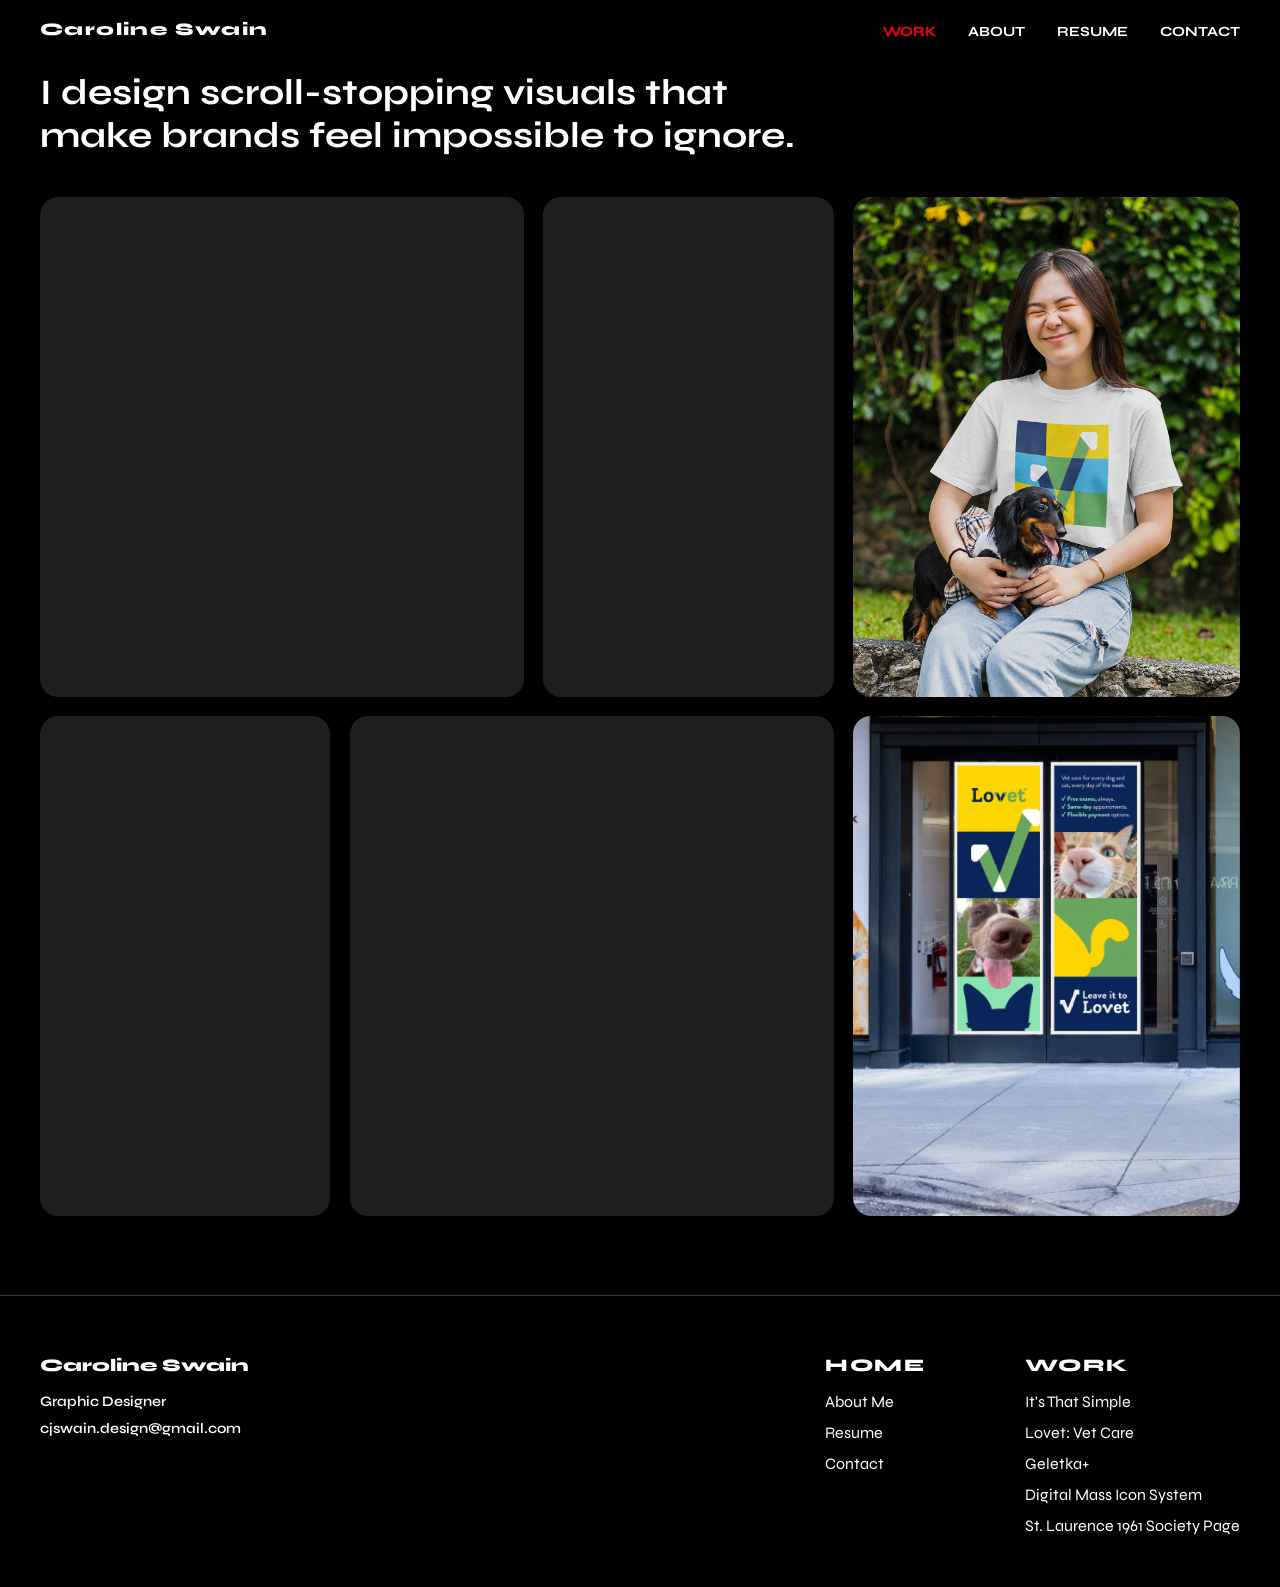
==== commit c5f58599: "Replace Pasta_Bag_Design1/4 with Pasta_Bag_Design1_Updated1 across project1, home pages" ====
--- a/index.html
+++ b/index.html
@@ -30,7 +30,7 @@
                             <li><a href="project2.html"><span class="nav__num">02</span>LOVET: VET CARE</a></li>
                             <li><a href="project3.html"><span class="nav__num">03</span>GELETKA+</a></li>
                             <li><a href="project4.html"><span class="nav__num">04</span>DIGITAL MASS</a></li>
-                            <li><a href="project5.html"><span class="nav__num">05</span>ST. LAURENCE 1961</a></li>
+                            <li><a href="project5.html"><span class="nav__num">05</span>ST. LAURENCE</a></li>
                         </ul>
                     </li>
                     <li class="nav__item">
@@ -57,7 +57,7 @@
         <div class="grid-container">
             <div class="project-pair pair-1" data-pair="1">
                 <a href="project1.html" class="box" data-pair="1">
-                    <img class="parallax-img" data-offset="-20" data-intensity="120" src="assets/images/indeximgs/Pasta_Bag_Design4.png" alt="Bag_Design_ITS">
+                    <img class="parallax-img" data-offset="-20" data-intensity="120" src="assets/images/Project1/Pasta_Bag_Design1_Updated1.png" alt="Bag_Design_ITS">
                 </a>
                 <a href="project1.html" class="box" data-pair="1">
                     <video class="parallax-img" data-offset="-20" data-intensity="120" autoplay muted loop playsinline>
@@ -88,15 +88,6 @@
                 </a>
             </div>
 
-            <div class="project-pair pair-4" data-pair="4">
-                <a href="project4.html" class="box" data-pair="4">
-                    <img class="parallax-img" data-offset="-20" data-intensity="120" src="assets/images/Project4/DM_Icon_System_Grid_.png" alt="Digital Mass Icon System">
-                </a>
-            </div>
-
-            <div class="project-pair pair-5" data-pair="5">
-                <a href="project5.html" class="box" data-pair="5" style="background-color: #520000;"></a>
-            </div>
         </div>
     </section>
 
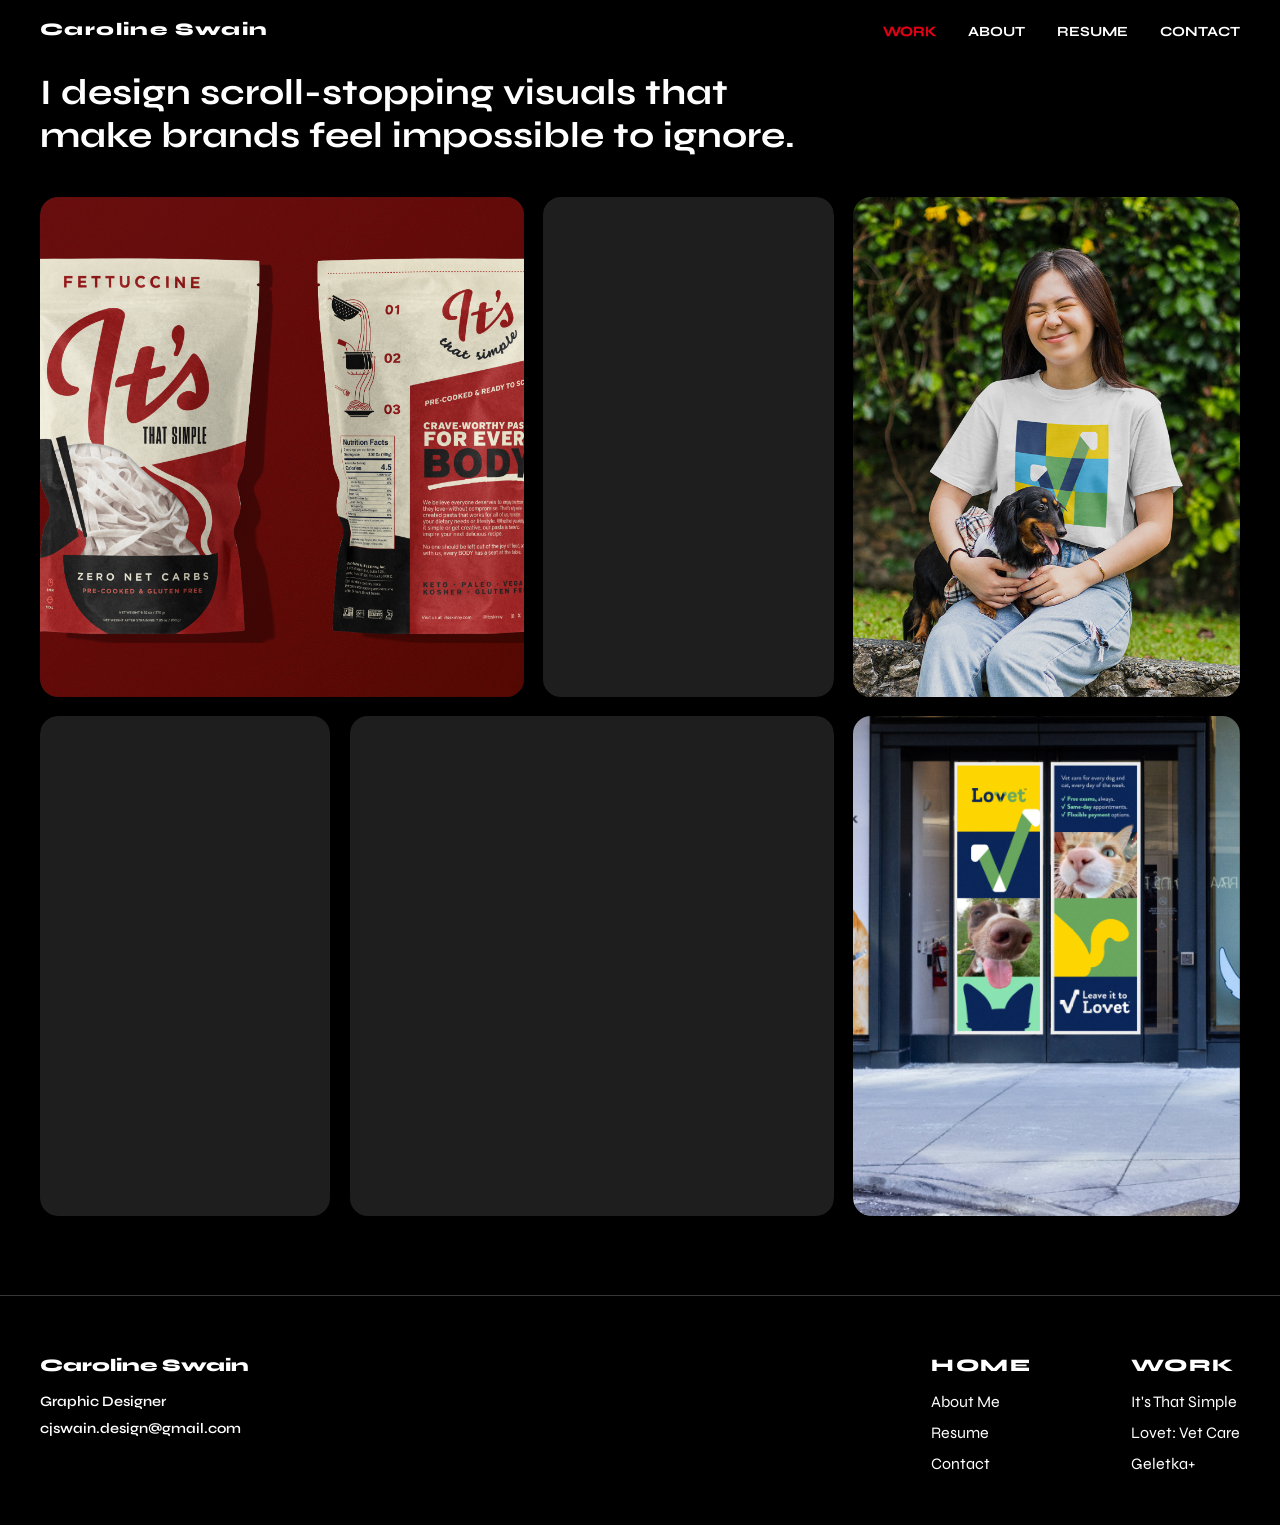
==== commit b4f36c40: "Live site: remove projects 4+5 from nav, footer, and prev/next chain" ====
--- a/index.html
+++ b/index.html
@@ -29,8 +29,6 @@
                             <li><a href="project1.html"><span class="nav__num">01</span>IT'S THAT SIMPLE</a></li>
                             <li><a href="project2.html"><span class="nav__num">02</span>LOVET: VET CARE</a></li>
                             <li><a href="project3.html"><span class="nav__num">03</span>GELETKA+</a></li>
-                            <li><a href="project4.html"><span class="nav__num">04</span>DIGITAL MASS</a></li>
-                            <li><a href="project5.html"><span class="nav__num">05</span>ST. LAURENCE</a></li>
                         </ul>
                     </li>
                     <li class="nav__item">
@@ -57,7 +55,7 @@
         <div class="grid-container">
             <div class="project-pair pair-1" data-pair="1">
                 <a href="project1.html" class="box" data-pair="1">
-                    <img class="parallax-img" data-offset="-20" data-intensity="120" src="assets/images/Project1/Pasta_Bag_Design1_Updated1.png" alt="Bag_Design_ITS">
+                    <img class="parallax-img" data-offset="-20" data-intensity="120" src="assets/images/Project1/Front_and_Back_Panel_Pasta_Bag_Design_Updated1.png" alt="Bag_Design_ITS">
                 </a>
                 <a href="project1.html" class="box" data-pair="1">
                     <video class="parallax-img" data-offset="-20" data-intensity="120" autoplay muted loop playsinline>
@@ -124,8 +122,6 @@
             <li><a href="project1.html">It's That Simple</a></li>
             <li><a href="project2.html">Lovet: Vet Care</a></li>
             <li><a href="project3.html">Geletka+</a></li>
-            <li><a href="project4.html">Digital Mass Icon System</a></li>
-            <li><a href="project5.html">St. Laurence 1961 Society Page</a></li>
         </ul>
         </nav>
         </div>
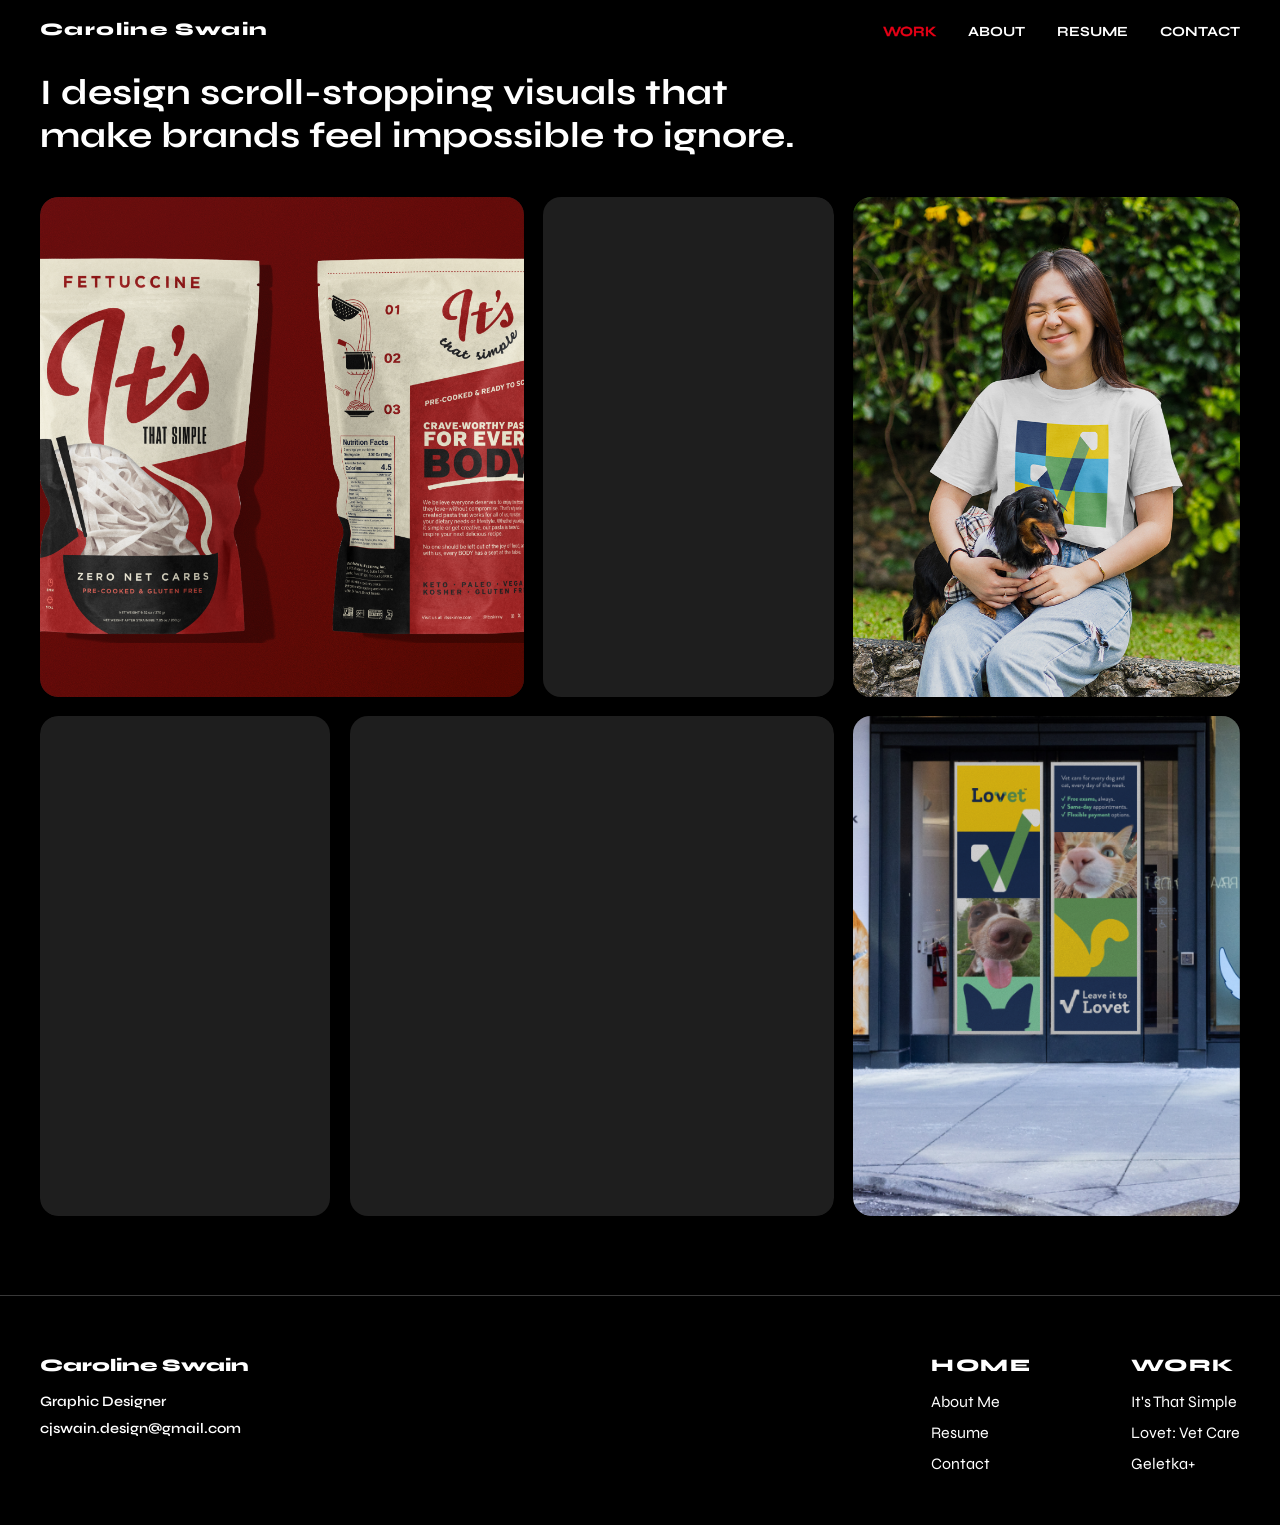
==== commit 7bb02d54: "Rename project URLs to reflect actual project names project1.html -> its-that-simple.html project2.h" ====
--- a/index.html
+++ b/index.html
@@ -1,4 +1,4 @@
-<!DOCTYPE html>
+﻿<!DOCTYPE html>
 <html lang="en">
 <head>
     <meta charset="UTF-8">
@@ -26,9 +26,9 @@
                     <li class="nav__item nav__item__dropdown">
                         <a href="index.html" class="nav__link nav__link--active">WORK</a>
                         <ul class="dropdown">
-                            <li><a href="project1.html"><span class="nav__num">01</span>IT'S THAT SIMPLE</a></li>
-                            <li><a href="project2.html"><span class="nav__num">02</span>LOVET: VET CARE</a></li>
-                            <li><a href="project3.html"><span class="nav__num">03</span>GELETKA+</a></li>
+                            <li><a href="its-that-simple.html"><span class="nav__num">01</span>IT'S THAT SIMPLE</a></li>
+                            <li><a href="lovet-vet-care.html"><span class="nav__num">02</span>LOVET: VET CARE</a></li>
+                            <li><a href="geletka-plus.html"><span class="nav__num">03</span>GELETKA+</a></li>
                         </ul>
                     </li>
                     <li class="nav__item">
@@ -54,10 +54,10 @@
 
         <div class="grid-container">
             <div class="project-pair pair-1" data-pair="1">
-                <a href="project1.html" class="box" data-pair="1">
+                <a href="its-that-simple.html" class="box" data-pair="1">
                     <img class="parallax-img" data-offset="-20" data-intensity="120" src="assets/images/Project1/Front_and_Back_Panel_Pasta_Bag_Design_Updated1.png" alt="Bag_Design_ITS">
                 </a>
-                <a href="project1.html" class="box" data-pair="1">
+                <a href="its-that-simple.html" class="box" data-pair="1">
                     <video class="parallax-img" data-offset="-20" data-intensity="120" autoplay muted loop playsinline>
                         <source src="assets/videos/Its_That_Simple_Social_Chicken_Alfredo.mp4" type="video/mp4">
                         Your browser does not support the video tag.
@@ -66,19 +66,19 @@
             </div>
 
             <div class="project-pair pair-2" data-pair="2">
-                <a href="project2.html" class="box" data-pair="2">
+                <a href="lovet-vet-care.html" class="box" data-pair="2">
                     <img class="parallax-img" data-offset="-20" data-intensity="120" src="assets/images/indeximgs/lovet_thumbnail01.png" alt="Lovet Thumbnail 01">
                 </a>
-                <a href="project2.html" class="box" data-pair="2">
+                <a href="lovet-vet-care.html" class="box" data-pair="2">
                     <img class="parallax-img" data-offset="-20" data-intensity="120" src="assets/images/indeximgs/lovet_thumbnail02.png" alt="Lovet Thumbnail 02">
                 </a>
             </div>
 
             <div class="project-pair pair-3" data-pair="3">
-                <a href="project3.html" class="box" data-pair="3">
+                <a href="geletka-plus.html" class="box" data-pair="3">
                     <img class="parallax-img" data-offset="-20" data-intensity="120" src="assets/images/Project3/Geletka_Mug_03.png" alt="Geletka Mug">
                 </a>
-                <a href="project3.html" class="box" data-pair="3">
+                <a href="geletka-plus.html" class="box" data-pair="3">
                     <video class="parallax-img" data-offset="-20" data-intensity="120" autoplay muted loop playsinline>
                         <source src="assets/videos/MATDWT_Animation.mp4" type="video/mp4">
                         Your browser does not support the video tag.
@@ -119,9 +119,9 @@
         <nav class="footer__nav">
         <h3 class="footer__heading headingfooterwork"><a href="index.html" class="footer__heading-link">WORK</a></h3>
         <ul>
-            <li><a href="project1.html">It's That Simple</a></li>
-            <li><a href="project2.html">Lovet: Vet Care</a></li>
-            <li><a href="project3.html">Geletka+</a></li>
+            <li><a href="its-that-simple.html">It's That Simple</a></li>
+            <li><a href="lovet-vet-care.html">Lovet: Vet Care</a></li>
+            <li><a href="geletka-plus.html">Geletka+</a></li>
         </ul>
         </nav>
         </div>
--- a/css/styles.css
+++ b/css/styles.css
@@ -302,6 +302,7 @@
     font-weight: 700;
 }
 .intro__content__about p {
+    font-family: 'DM Sans', sans-serif;
     margin-bottom: 1.5rem;
     font-weight: 400;
     font-size: clamp(1rem, 0.8vw + 0.85rem, 1.2rem);
@@ -345,6 +346,7 @@
 }
 
 .intro__project__paragraphs{
+    font-family: 'DM Sans', sans-serif;
     color:#ebebeb;
     font-size: clamp(1.25rem, 1.1vw + 1rem, 1.45rem);
     line-height: 1.45;
@@ -371,6 +373,7 @@
 
 }
 .challenge__description{
+    font-family: 'DM Sans', sans-serif;
     color:#ebebeb;
     line-height: 1.3;
     font-size: clamp(1rem, 1vw + 1rem, 1.2rem);
@@ -391,6 +394,7 @@
     font-size: clamp(1.25rem, 1.1vw + 1rem, 1.45rem);
 }
 .solution__description{
+    font-family: 'DM Sans', sans-serif;
     color:#ebebeb;
     line-height: 1.3;
     font-size: clamp(1rem, 1vw + 1rem, 1.2rem);
@@ -432,8 +436,8 @@
 
 .project3-raven-bg {
     width: 100%;
-    filter: brightness(0) invert(1) sepia(1) saturate(4) hue-rotate(195deg);
-    opacity: 0.10;
+    filter: hue-rotate(172deg) saturate(0.65) brightness(0.48);
+    opacity: 0.20;
     animation: raven-float-x 9s ease-in-out infinite;
 }
 
@@ -514,9 +518,19 @@
     left: 0;
     right: 0;
     bottom: 0;
-    opacity: 0.29;
+    opacity: 0.20;
     pointer-events: none;
     z-index: 0;
+}
+.project1-hands-container::after {
+    content: '';
+    position: absolute;
+    bottom: 0;
+    left: 0;
+    right: 0;
+    height: 52%;
+    background: linear-gradient(to bottom, transparent, rgba(0,0,0,0.8));
+    pointer-events: none;
 }
 
 .project1-hand-wrap {
@@ -527,15 +541,17 @@
     pointer-events: none;
     user-select: none;
     animation: hand-float-y 6s ease-in-out infinite;
-    opacity: 0.7;
+    opacity: 1;
+    filter: none;
 }
 
 .project1-hand-bg {
     width: 100%;
     transform: rotate(-20deg);
     transform-origin: center top;
-    -webkit-mask-image: linear-gradient(to bottom, black 70%, transparent 92%);
-    mask-image: linear-gradient(to bottom, black 70%, transparent 92%);
+    filter: hue-rotate(175deg) saturate(0.7) brightness(0.62);
+    -webkit-mask-image: linear-gradient(to bottom, black 35%, transparent 62%);
+    mask-image: linear-gradient(to bottom, black 35%, transparent 62%);
     animation: hand-float-x 9s ease-in-out infinite;
 }
 
@@ -543,10 +559,12 @@
     top: clamp(-30px, calc(370px - 26vw), 90px);
     right: -9%;
     animation-delay: -3s;
-    opacity: 0.7;
+    opacity: 1;
+    filter: none;
 }
 
 .project1-hand-bg--green {
+    filter: hue-rotate(172deg) saturate(0.65) brightness(0.48);
     animation-name: hand-float-x-green;
     animation-delay: -4.5s;
 }
@@ -838,12 +856,14 @@
     min-height: 520px;
 }
 .box-about-3{
-    grid-column: 1 / span 4;
-    grid-row: 2 / span 3;
+    grid-column: 1 / span 6;
+    grid-row: 2;
+    height: 440px;
 }
 .box-about-4{
-    grid-column: 5 / span 8;
-    grid-row: 2 / span 3;
+    grid-column: 7 / span 6;
+    grid-row: 2;
+    height: 440px;
 }
 
 .resume-download a:hover,
@@ -921,8 +941,9 @@
     font-weight: 700;
 }
 .contact-subtitle {
+    font-family: 'DM Sans', sans-serif;
     color:#ebebeb;
-    font-size: clamp(1.25rem, 1.1vw + 1rem, 1.45rem);
+    font-size: clamp(1rem, 0.8vw + 0.85rem, 1.2rem);
 }
 .contact-left {
     width: 100%;
@@ -966,11 +987,12 @@
     margin-bottom: 2.5rem;
 }
 .field label {
-    font-size: 0.9rem;
+    font-family: 'DM Sans', sans-serif;
+    font-size: 1rem;
     color: #fff;
     margin-bottom: 0.4rem;
     display: block;
-    font-weight: 600;
+    font-weight: 400;
 }
 .field {
   width: 100%;
@@ -1022,16 +1044,17 @@
     font-weight: 700;
     color: #fff;
     cursor: pointer;
-    transition: background 0.2s ease, color 0.2s ease, transform 0.25s cubic-bezier(0.34, 1.56, 0.64, 1);
+    will-change: transform;
+    transition: transform 0.25s ease;
 }
 .contact-btn:hover {
     background: #000;
     color: #fff;
-    transform: scale(1.09);
+    transform: scale(1.07);
 }
 .contact-btn:active {
     background: #233a46;
-    transform: scale(0.98);
+    transform: scale(0.97);
 }
 .contact-btn--outline {
     background: #000;
@@ -1043,7 +1066,19 @@
 a.contact-btn {
     display: inline-block;
     text-decoration: none;
-    color: inherit;
+    color: #fff;
+}
+a.contact-btn:hover {
+    color: #fff;
+}
+.contact-btn--about {
+    display: inline-block;
+    margin: 24px 0 0 8px;
+    font-size: 1.2rem;
+    padding: 11px 42px;
+}
+.contact-btn--about:hover {
+    color: #fff;
 }
 .resume-download-btn {
     margin: 4px 0 0;
@@ -1260,6 +1295,10 @@
     }
     .challenge__header__group, .solution__header__group{
     padding-bottom: 1rem;
+    }
+    .contact-btn--about {
+        font-size: 1.15rem;
+        padding: 12px 40px;
     }
 }
 
@@ -1497,6 +1536,16 @@
     .contact-btn {
         font-size: 1.1rem;
         padding: 10px 36px;
+    }
+    .contact-btn--about {
+        font-size: 1rem;
+        padding: 11px 34px;
+    }
+    a.contact-btn--about {
+        display: block;
+        width: fit-content;
+        margin-left: auto;
+        margin-right: auto;
     }
     .resume-embed {
         border-radius: 12px;
